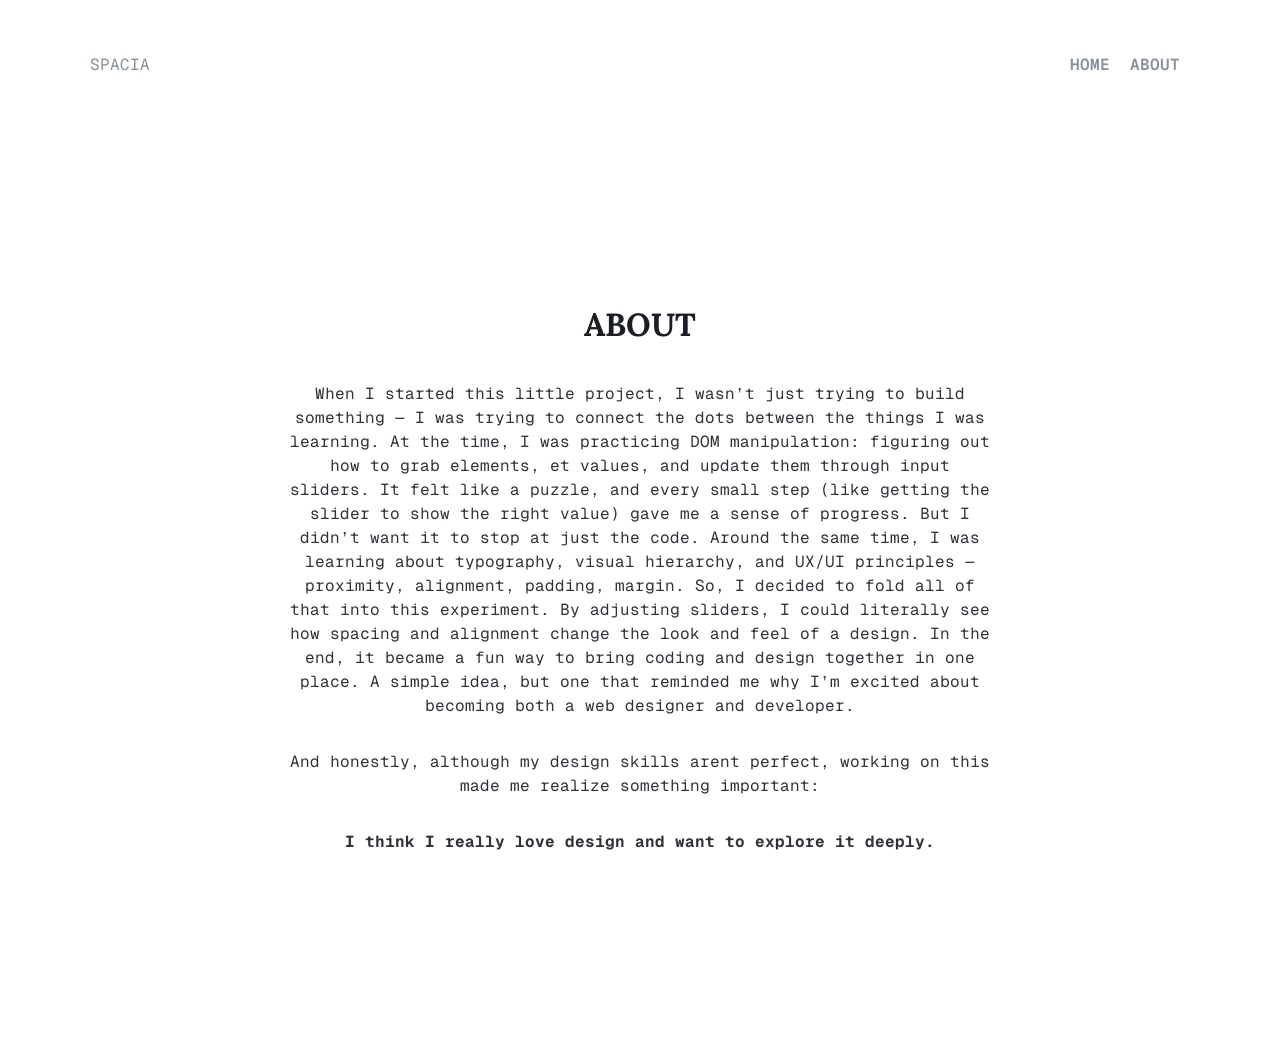
==== about.html @ 73b10c03 "Initial commit" ====
<!DOCTYPE html>
<html lang="en">
  <head>
    <meta charset="UTF-8" />
    <meta name="viewport" content="width=device-width, initial-scale=1.0" />
    <title>About</title>
    <link rel="preconnect" href="https://fonts.googleapis.com" />
    <link rel="preconnect" href="https://fonts.gstatic.com" crossorigin />
    <link
      href="https://fonts.googleapis.com/css2?family=Geist+Mono:wght@100..900&display=swap"
      rel="stylesheet"
    />
    <link rel="preconnect" href="https://fonts.googleapis.com" />
    <link rel="preconnect" href="https://fonts.gstatic.com" crossorigin />
    <link
      href="https://fonts.googleapis.com/css2?family=Lora:ital,wght@0,400..700;1,400..700&display=swap"
      rel="stylesheet"
    />
    <link rel="preconnect" href="https://fonts.googleapis.com" />
    <link rel="preconnect" href="https://fonts.gstatic.com" crossorigin />
    <link
      href="https://fonts.googleapis.com/css2?family=Geist:wght@100..900&display=swap"
      rel="stylesheet"
    />
    <link rel="stylesheet" href="styles.css" />
  </head>
  <body>
    <nav class="navbar">
      <div class="container">
        <div class="logo"><a href="index.html">SPACIA</a></div>

        <div class="main-menu">
          <ul>
            <li><a class="btn btn-light" href="./index.html">HOME</a></li>
            <li><a href="about.html">ABOUT</a></li>
          </ul>
        </div>
      </div>
    </nav>

    <main class="about-container">
      <h1>ABOUT</h1>
      <p>
        When I started this little project, I wasn’t just trying to build
        something — I was trying to connect the dots between the things I was
        learning. At the time, I was practicing DOM manipulation: figuring out
        how to grab elements, et values, and update them through input sliders.
        It felt like a puzzle, and every small step (like getting the slider to
        show the right value) gave me a sense of progress. But I didn’t want it
        to stop at just the code. Around the same time, I was learning about
        typography, visual hierarchy, and UX/UI principles — proximity,
        alignment, padding, margin. So, I decided to fold all of that into this
        experiment. By adjusting sliders, I could literally see how spacing and
        alignment change the look and feel of a design. In the end, it became a
        fun way to bring coding and design together in one place. A simple idea,
        but one that reminded me why I’m excited about becoming both a web
        designer and developer.
      </p>
      <p>
        And honestly, although my design skills arent perfect, working on this
        made me realize something important:
      </p>
      <p>
        <strong
          >I think I really love design and want to explore it deeply.</strong
        >
      </p>
    </main>
  </body>
</html>
---- styles.css ----
.about-container {
  height: 100vh;
  margin: 0 auto;
  display: flex;
  justify-content: center;
  align-items: center;
  flex-direction: column;
  max-width: 700px; /* keeps text readable */
  padding: 5px;
  text-align: center;
}

a {
  text-decoration: none;
  color: #32404f95;
}

ul {
  list-style: none;
}

.logo ul {
  color: #32404f;
  cursor: url("./images/record-button-removebg-preview.png"), auto;
}
/* Navbar */
.navbar {
  padding: 20px;
  font-family: "Geist Mono", monospace;
  font-weight: 400;
}

.navbar .container {
  display: flex;
  justify-content: space-between;
  align-items: center;
}

.navbar .main-menu ul {
  display: flex;
}

.navbar ul li a {
  padding: 10px;
  display: block;
  font-weight: 600;
  transition: 0.5s;
}

.navbar ul li a:hover {
  color: #1a1d24;
  cursor: url("./images/record-button-removebg-preview.png"), auto;
}
.container {
  max-width: 1100px;
  margin: 0 auto;
  padding: 0 15px;
}

h1 {
  font-family: "Lora", serif;

  font-weight: 700;

  color: #1a1d24;
  text-align: center;
}
p {
  /* text-align: center; */
  font-family: "Geist Mono", monospace;
  line-height: 150%;
  font-weight: 400;
  color: #1a1d24;
  opacity: 0.9;
}

@media (max-width: 600px) {
  .about-container {
    align-items: center; /* pushes text to top */
    padding-top: 40px; /* add breathing space */
    height: auto; /* remove 100vh so it grows naturally */
    text-align: center;
  }
}
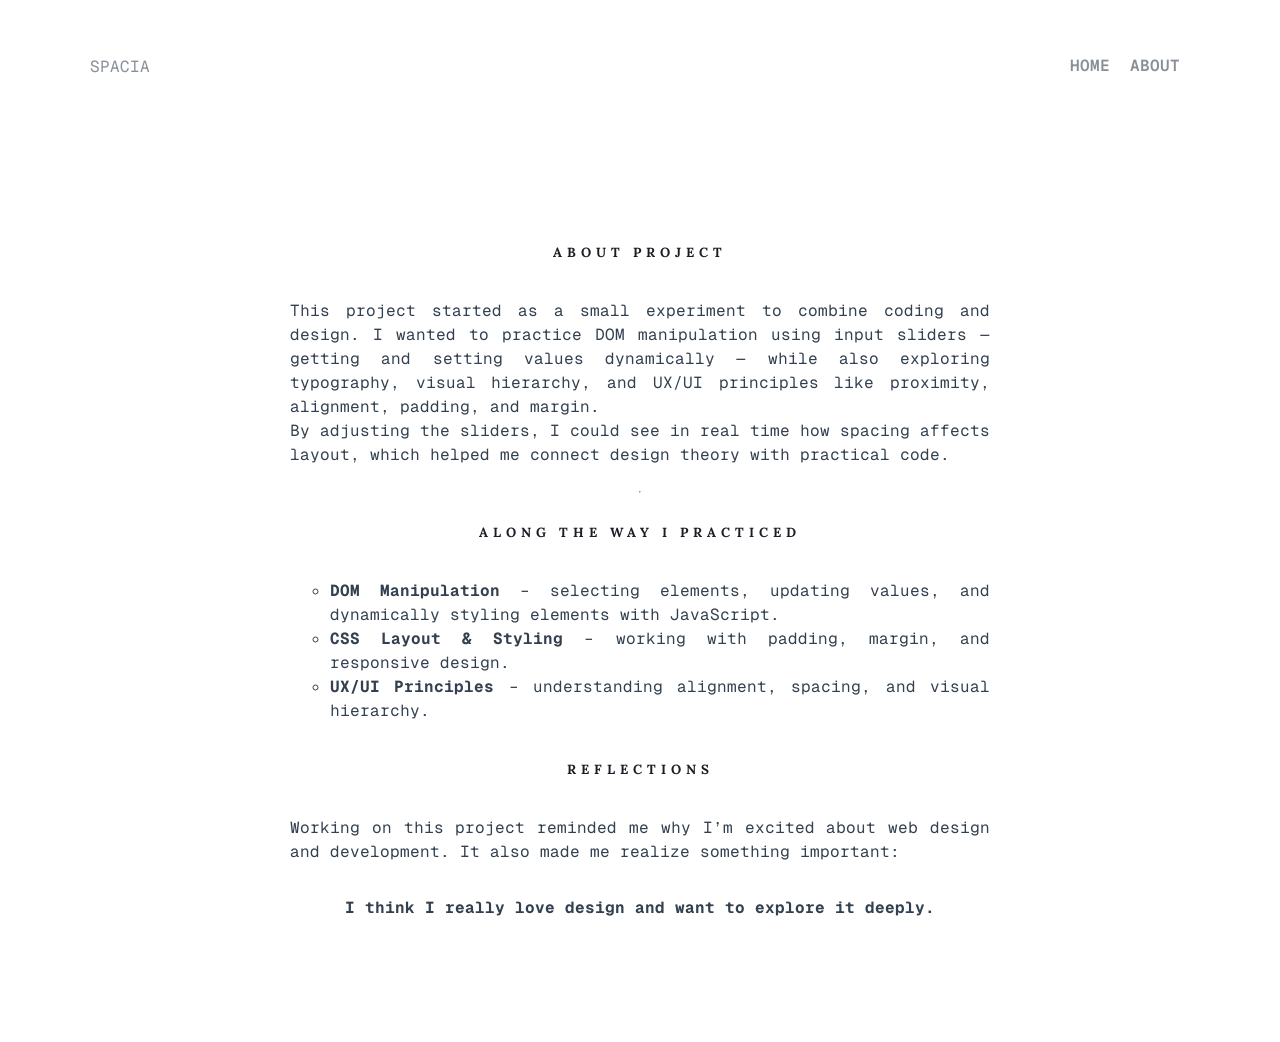
==== commit de2dd2af: "Update commit" ====
--- a/about.html
+++ b/about.html
@@ -39,26 +39,37 @@
     </nav>
 
     <main class="about-container">
-      <h1>ABOUT</h1>
+      <!-- <h1>ABOUT</h1> -->
+      <h5>ABOUT PROJECT</h5>
       <p>
-        When I started this little project, I wasn’t just trying to build
-        something — I was trying to connect the dots between the things I was
-        learning. At the time, I was practicing DOM manipulation: figuring out
-        how to grab elements, et values, and update them through input sliders.
-        It felt like a puzzle, and every small step (like getting the slider to
-        show the right value) gave me a sense of progress. But I didn’t want it
-        to stop at just the code. Around the same time, I was learning about
-        typography, visual hierarchy, and UX/UI principles — proximity,
-        alignment, padding, margin. So, I decided to fold all of that into this
-        experiment. By adjusting sliders, I could literally see how spacing and
-        alignment change the look and feel of a design. In the end, it became a
-        fun way to bring coding and design together in one place. A simple idea,
-        but one that reminded me why I’m excited about becoming both a web
-        designer and developer.
+        This project started as a small experiment to combine coding and design.
+        I wanted to practice DOM manipulation using input sliders — getting and
+        setting values dynamically — while also exploring typography, visual
+        hierarchy, and UX/UI principles like proximity, alignment, padding, and
+        margin.<br />
+        By adjusting the sliders, I could see in real time how spacing affects
+        layout, which helped me connect design theory with practical code.
       </p>
+      <hr />
+      <h5>ALONG THE WAY I PRACTICED</h5>
+      <ul class="practiced">
+        <li>
+          <strong>DOM Manipulation</strong> – selecting elements, updating
+          values, and dynamically styling elements with JavaScript.
+        </li>
+        <li>
+          <strong> CSS Layout & Styling </strong>– working with padding, margin,
+          and responsive design.
+        </li>
+        <li>
+          <strong> UX/UI Principles </strong>– understanding alignment, spacing,
+          and visual hierarchy.
+        </li>
+      </ul>
+      <h5>REFLECTIONS</h5>
       <p>
-        And honestly, although my design skills arent perfect, working on this
-        made me realize something important:
+        Working on this project reminded me why I’m excited about web design and
+        development. It also made me realize something important:
       </p>
       <p>
         <strong
--- a/styles.css
+++ b/styles.css
@@ -57,21 +57,40 @@
   padding: 0 15px;
 }
 
-h1 {
+/* h1 {
   font-family: "Lora", serif;
 
   font-weight: 700;
 
   color: #1a1d24;
   text-align: center;
+} */
+
+h5 {
+  color: #1a1d24;
+  letter-spacing: 5px;
+  /* opacity: 0.9; */
+  font-family: "Lora", serif;
 }
-p {
+p,
+ul {
   /* text-align: center; */
   font-family: "Geist Mono", monospace;
   line-height: 150%;
   font-weight: 400;
-  color: #1a1d24;
-  opacity: 0.9;
+  /* color: #1a1d24; */
+  /* opacity: 0.9; */
+  color: #32404f;
+  text-align: justify;
+}
+
+.practiced {
+  list-style-type: circle;
+}
+
+ul,
+li {
+  text-align: justify;
 }
 
 @media (max-width: 600px) {
@@ -81,4 +100,13 @@
     height: auto; /* remove 100vh so it grows naturally */
     text-align: center;
   }
+
+  .about-container p,
+  ul {
+    line-height: 160%;
+    margin-bottom: 1em;
+    font-weight: 400;
+    color: #1a1d24;
+    opacity: 0.8;
+  }
 }
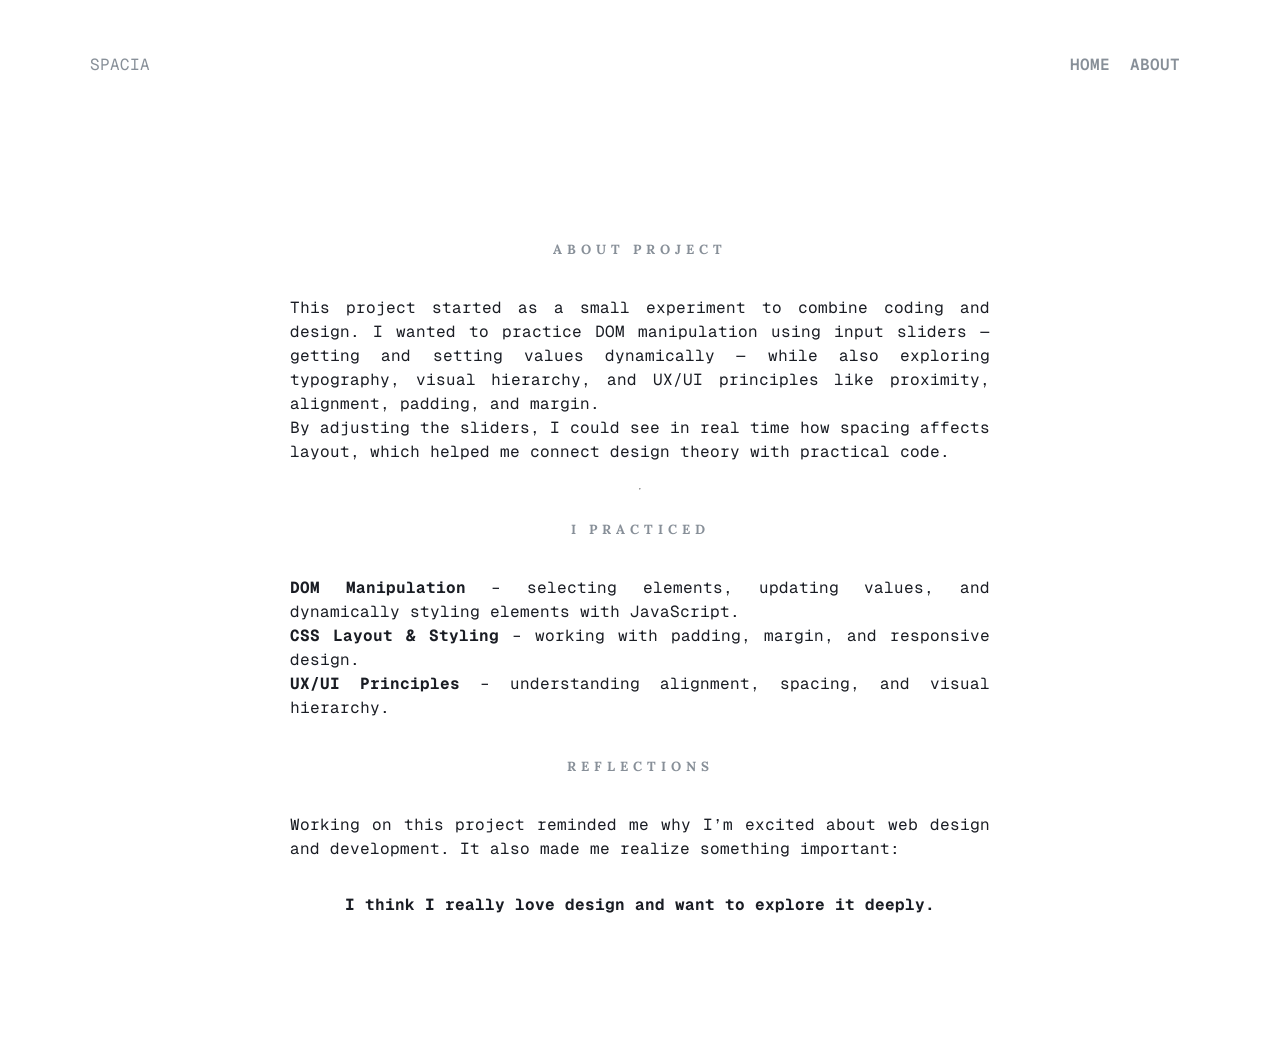
==== commit ea874f34: "Update commit" ====
--- a/about.html
+++ b/about.html
@@ -51,21 +51,18 @@
         layout, which helped me connect design theory with practical code.
       </p>
       <hr />
-      <h5>ALONG THE WAY I PRACTICED</h5>
-      <ul class="practiced">
-        <li>
-          <strong>DOM Manipulation</strong> – selecting elements, updating
-          values, and dynamically styling elements with JavaScript.
-        </li>
-        <li>
-          <strong> CSS Layout & Styling </strong>– working with padding, margin,
-          and responsive design.
-        </li>
-        <li>
-          <strong> UX/UI Principles </strong>– understanding alignment, spacing,
-          and visual hierarchy.
-        </li>
-      </ul>
+      <h5>I PRACTICED</h5>
+      <p>
+        <strong>DOM Manipulation</strong> – selecting elements, updating values,
+        and dynamically styling elements with JavaScript.<br />
+
+        <strong> CSS Layout & Styling </strong>– working with padding, margin,
+        and responsive design.<br />
+
+        <strong> UX/UI Principles </strong>– understanding alignment, spacing,
+        and visual hierarchy.
+      </p>
+
       <h5>REFLECTIONS</h5>
       <p>
         Working on this project reminded me why I’m excited about web design and
--- a/styles.css
+++ b/styles.css
@@ -67,20 +67,19 @@
 } */
 
 h5 {
-  color: #1a1d24;
+  color: #32404f95;
   letter-spacing: 5px;
   /* opacity: 0.9; */
   font-family: "Lora", serif;
 }
-p,
-ul {
+p {
   /* text-align: center; */
   font-family: "Geist Mono", monospace;
   line-height: 150%;
   font-weight: 400;
-  /* color: #1a1d24; */
+  color: #1a1d24;
   /* opacity: 0.9; */
-  color: #32404f;
+  /* color: #32404f; */
   text-align: justify;
 }
 
@@ -96,13 +95,25 @@
 @media (max-width: 600px) {
   .about-container {
     align-items: center; /* pushes text to top */
-    padding-top: 40px; /* add breathing space */
+    padding-top: 30px; /* add breathing space */
     height: auto; /* remove 100vh so it grows naturally */
-    text-align: center;
+    text-align: left;
+    width: 90%;
   }
 
-  .about-container p,
-  ul {
+  /* .about-container ul {
+    letter-spacing: normal;
+    text-align: left;
+    line-height: 160%;
+    margin-bottom: 1em;
+    font-weight: 400;
+    color: #1a1d24;
+    opacity: 0.8;
+  } */
+
+  .about-container p {
+    letter-spacing: normal;
+    text-align: left;
     line-height: 160%;
     margin-bottom: 1em;
     font-weight: 400;
